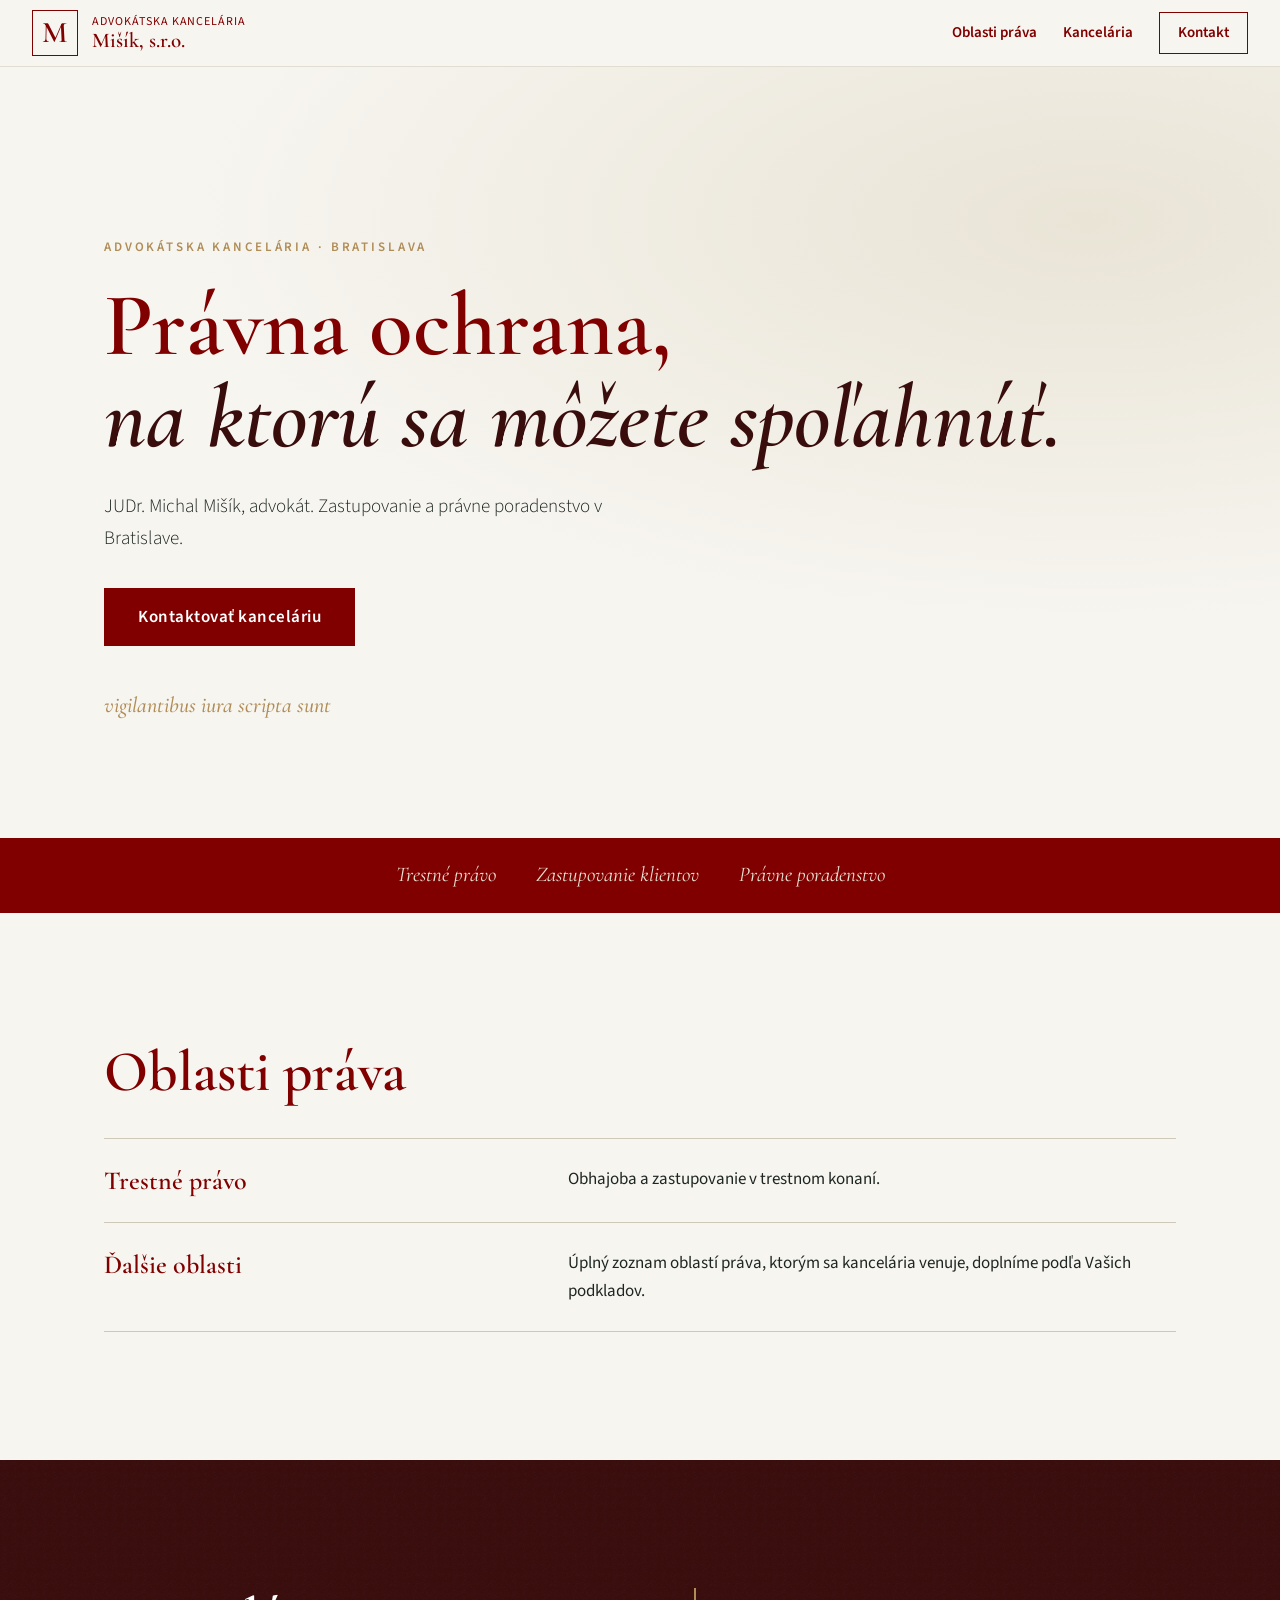
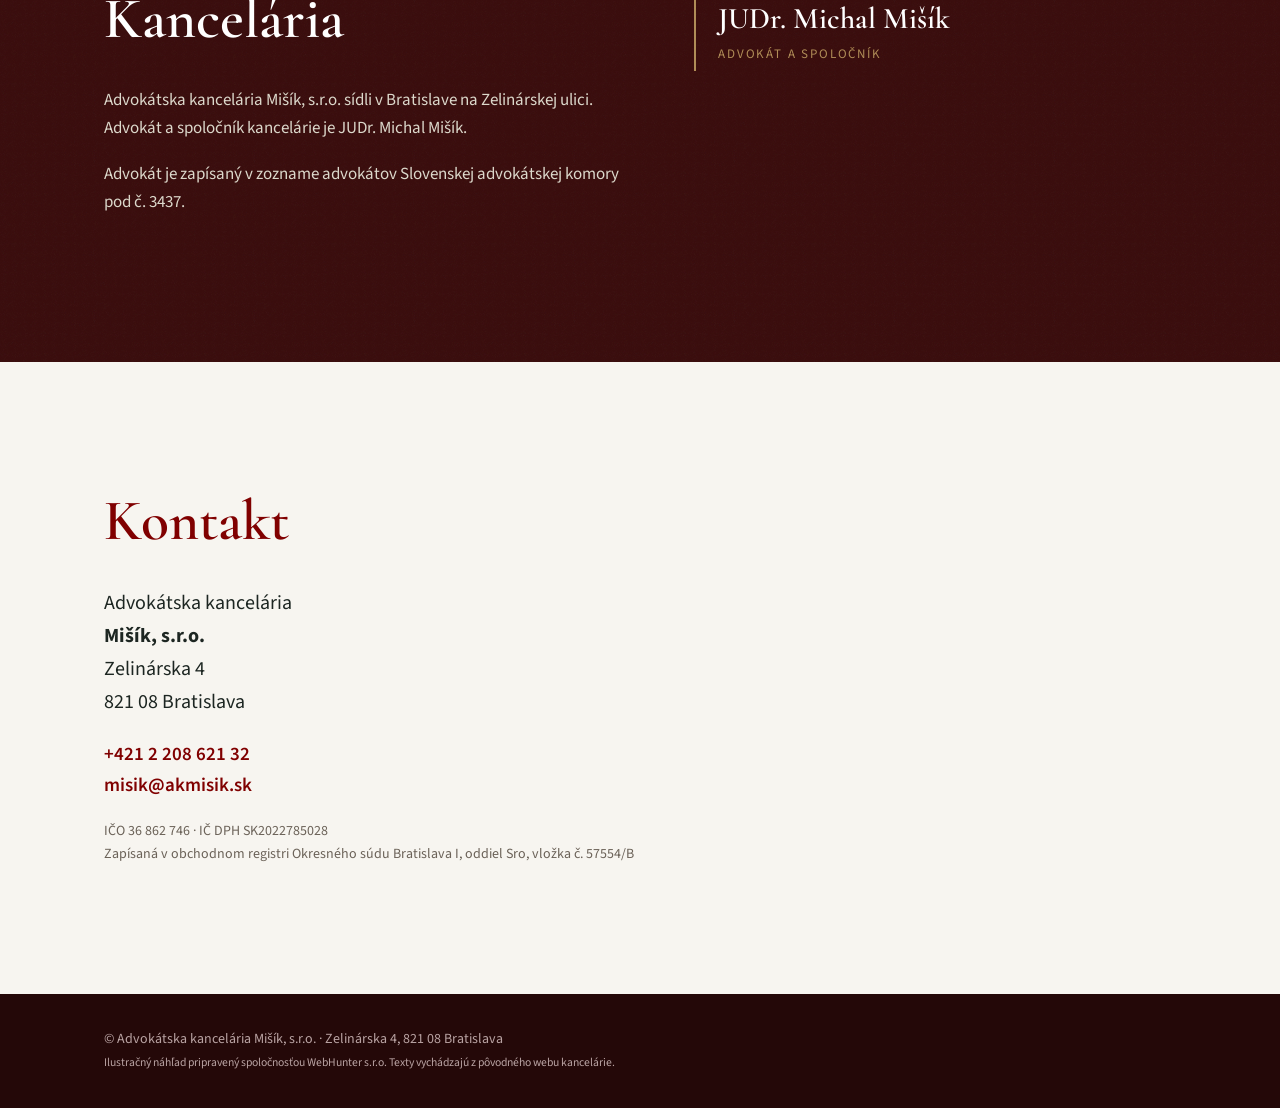
==== index.html @ 9b79585f "Návrh Mišík" ====
<!DOCTYPE html>
<html lang="sk"><head>
<meta charset="utf-8"><meta name="viewport" content="width=device-width,initial-scale=1">
<meta name="robots" content="noindex,nofollow">
<title>Advokátska kancelária Mišík, s.r.o. – advokát Bratislava</title>
<meta name="description" content="Advokátska kancelária Mišík, s.r.o., Zelinárska 4, Bratislava. JUDr. Michal Mišík, advokát – trestné právo a právne poradenstvo.">
<link rel="preconnect" href="https://fonts.googleapis.com"><link rel="preconnect" href="https://fonts.gstatic.com" crossorigin>
<link href="https://fonts.googleapis.com/css2?family=Cormorant+Garamond:ital,wght@0,500;0,600;1,500&family=Source+Sans+3:wght@300;400;600&display=swap" rel="stylesheet">
<link rel="stylesheet" href="style.css?v=1">
</head><body>
<header class="top"><a class="brand" href="#"><span class="mono">M</span><span class="nm">Advokátska kancelária<br><b>Mišík, s.r.o.</b></span></a>
<nav><a href="#prax">Oblasti práva</a><a href="#kancelaria">Kancelária</a><a href="#kontakt" class="btn-s">Kontakt</a></nav></header>
<main>
<section class="hero"><div class="in">
<p class="eyebrow">Advokátska kancelária · Bratislava</p>
<h1>Právna ochrana,<br><em>na ktorú sa môžete spoľahnúť.</em></h1>
<p class="lead">JUDr. Michal Mišík, advokát. Zastupovanie a právne poradenstvo v Bratislave.</p>
<p><a class="btn" href="#kontakt">Kontaktovať kanceláriu</a></p>
<p class="motto">vigilantibus iura scripta sunt</p></div></section>
<div class="strip"><span>Trestné právo</span><span>Zastupovanie klientov</span><span>Právne poradenstvo</span></div>
<section id="prax" class="sec"><div class="in">
<h2>Oblasti práva</h2>
<ul class="areas">
<li><b>Trestné právo</b><p>Obhajoba a zastupovanie v trestnom konaní.</p></li>
<li><b>Ďalšie oblasti</b><p>Úplný zoznam oblastí práva, ktorým sa kancelária venuje, doplníme podľa Vašich podkladov.</p></li>
</ul></div></section>
<section id="kancelaria" class="dark"><div class="in two">
<div><h2>Kancelária</h2>
<p>Advokátska kancelária Mišík, s.r.o. sídli v Bratislave na Zelinárskej ulici. Advokát a spoločník kancelárie je JUDr. Michal Mišík.</p>
<p>Advokát je zapísaný v zozname advokátov Slovenskej advokátskej komory pod č. 3437.</p></div>
<div class="people"><div><span>JUDr. Michal Mišík</span>advokát a spoločník</div></div>
</div></section>
<section id="kontakt" class="sec"><div class="in two">
<div><h2>Kontakt</h2>
<address>Advokátska kancelária<br><strong>Mišík, s.r.o.</strong><br>Zelinárska 4<br>821 08 Bratislava</address>
<p class="ct"><a href="tel:+421220862132">+421 2 208 621 32</a><br><a href="mailto:misik@akmisik.sk">misik@akmisik.sk</a></p>
<p class="reg">IČO 36 862 746 · IČ DPH SK2022785028<br>Zapísaná v obchodnom registri Okresného súdu Bratislava I, oddiel Sro, vložka č. 57554/B</p></div>
<div class="map"><iframe title="Mapa" loading="lazy" src="https://www.openstreetmap.org/export/embed.html?bbox=17.1300%2C48.1500%2C17.1500%2C48.1600&amp;layer=mapnik&amp;marker=48.1550%2C17.1400"></iframe></div>
</div></section>
</main>
<footer><div class="in">© Advokátska kancelária Mišík, s.r.o. · Zelinárska 4, 821 08 Bratislava<br><small>Ilustračný náhľad pripravený spoločnosťou WebHunter s.r.o. Texty vychádzajú z pôvodného webu kancelárie.</small></div></footer>
</body></html>
---- style.css ----
:root{--g:#800000;--gd:#3a0d0d;--bg:#f7f5f0;--ink:#1d2622;--ac:#b08d57}
*{box-sizing:border-box;margin:0}html{scroll-behavior:smooth}
body{font:400 17px/1.65 "Source Sans 3",system-ui,sans-serif;color:var(--ink);background:var(--bg)}
.in{max-width:1120px;margin:0 auto;padding:0 24px}
.top{position:sticky;top:0;z-index:5;display:flex;justify-content:space-between;align-items:center;padding:10px 32px;background:rgba(247,245,240,.94);backdrop-filter:blur(8px);border-bottom:1px solid #e1ddd2}
.brand img{height:54px;display:block}
nav{display:flex;gap:26px;align-items:center}nav a{color:var(--g);text-decoration:none;font-weight:600;font-size:15px}
.btn-s{border:1px solid var(--g);padding:8px 18px;transition:.3s}.btn-s:hover{background:var(--g);color:#fff}
h1,h2,.people span{font-family:"Cormorant Garamond",Georgia,serif;font-weight:600}
.hero{padding:clamp(80px,14vw,170px) 0 clamp(70px,10vw,120px);background:radial-gradient(900px 400px at 85% 20%,#e9e4d6,transparent),var(--bg)}
.eyebrow{letter-spacing:.22em;text-transform:uppercase;font-size:13px;color:var(--ac);font-weight:600;margin-bottom:22px}
h1{font-size:clamp(3rem,7vw,6rem);line-height:1.02;color:var(--g);margin-bottom:28px}h1 em{color:var(--gd)}
.lead{max-width:560px;font-size:19px;font-weight:300;margin-bottom:34px}
.btn{display:inline-block;background:var(--g);color:#fff;padding:15px 34px;text-decoration:none;font-weight:600;letter-spacing:.03em;transition:.3s}.btn:hover{background:var(--gd);transform:translateY(-2px)}
.strip{background:var(--g);color:#e9e4d6;display:flex;flex-wrap:wrap;justify-content:center;gap:10px 40px;padding:20px 24px;font-family:"Cormorant Garamond",serif;font-size:21px;font-style:italic}
.sec{padding:clamp(70px,10vw,130px) 0}
h2{font-size:clamp(2.2rem,4.5vw,3.6rem);color:var(--g);margin-bottom:34px;line-height:1.1}
.areas{list-style:none;padding:0;border-top:1px solid #cfc9ba}
.areas li{display:grid;grid-template-columns:1fr 1.4fr;gap:30px;padding:26px 0;border-bottom:1px solid #cfc9ba;transition:padding .35s cubic-bezier(.2,.7,.2,1)}
.areas li:hover{padding-left:16px}.areas b{font-family:"Cormorant Garamond",serif;font-size:26px;color:var(--g);font-weight:600;line-height:1.2}
.dark{background:var(--gd);color:#dcd8cb;padding:clamp(70px,10vw,130px) 0;position:relative}
.dark:before{content:"";position:absolute;inset:0;opacity:.07;background-image:url("data:image/svg+xml;utf8,<svg xmlns='http://www.w3.org/2000/svg' width='160' height='160'><filter id='n'><feTurbulence baseFrequency='.9'/></filter><rect width='100%' height='100%' filter='url(%23n)'/></svg>")}
.dark h2{color:#fff}.dark p{margin-bottom:18px;max-width:520px}.two{display:grid;grid-template-columns:1.1fr 1fr;gap:60px;align-items:start;position:relative}
.people div{border-left:2px solid var(--ac);padding:6px 0 6px 22px;margin-bottom:26px;color:var(--ac);text-transform:uppercase;letter-spacing:.14em;font-size:13px}
.people span{display:block;font-size:30px;color:#fff;text-transform:none;letter-spacing:0}
address{font-style:normal;font-size:20px;margin-bottom:20px}.ct{font-size:19px}.ct a{color:var(--g);font-weight:600;text-decoration:none}
.map iframe{width:100%;height:340px;border:0;filter:grayscale(.4) sepia(.15)}
footer{background:#240808;color:#b9a3a3;padding:34px 0;font-size:14px}
@media(max-width:760px){.top{padding:10px 16px}nav a:not(.btn-s){display:none}.areas li,.two{grid-template-columns:1fr;gap:12px}.two{gap:34px}.brand img{height:44px}}
.brand{display:flex;align-items:center;gap:14px;text-decoration:none;color:var(--g)}
.mono{display:grid;place-items:center;width:46px;height:46px;border:1.5px solid var(--g);font:600 30px/1 "Cormorant Garamond",serif}
.nm{font-size:12px;line-height:1.25;letter-spacing:.08em;text-transform:uppercase}.nm b{font:600 21px/1.1 "Cormorant Garamond",serif;letter-spacing:0;text-transform:none}
.motto{margin-top:46px;font:italic 500 22px "Cormorant Garamond",serif;color:var(--ac)}
.reg{font-size:14px;color:#6b6258;margin-top:18px}
.strip{justify-content:center}
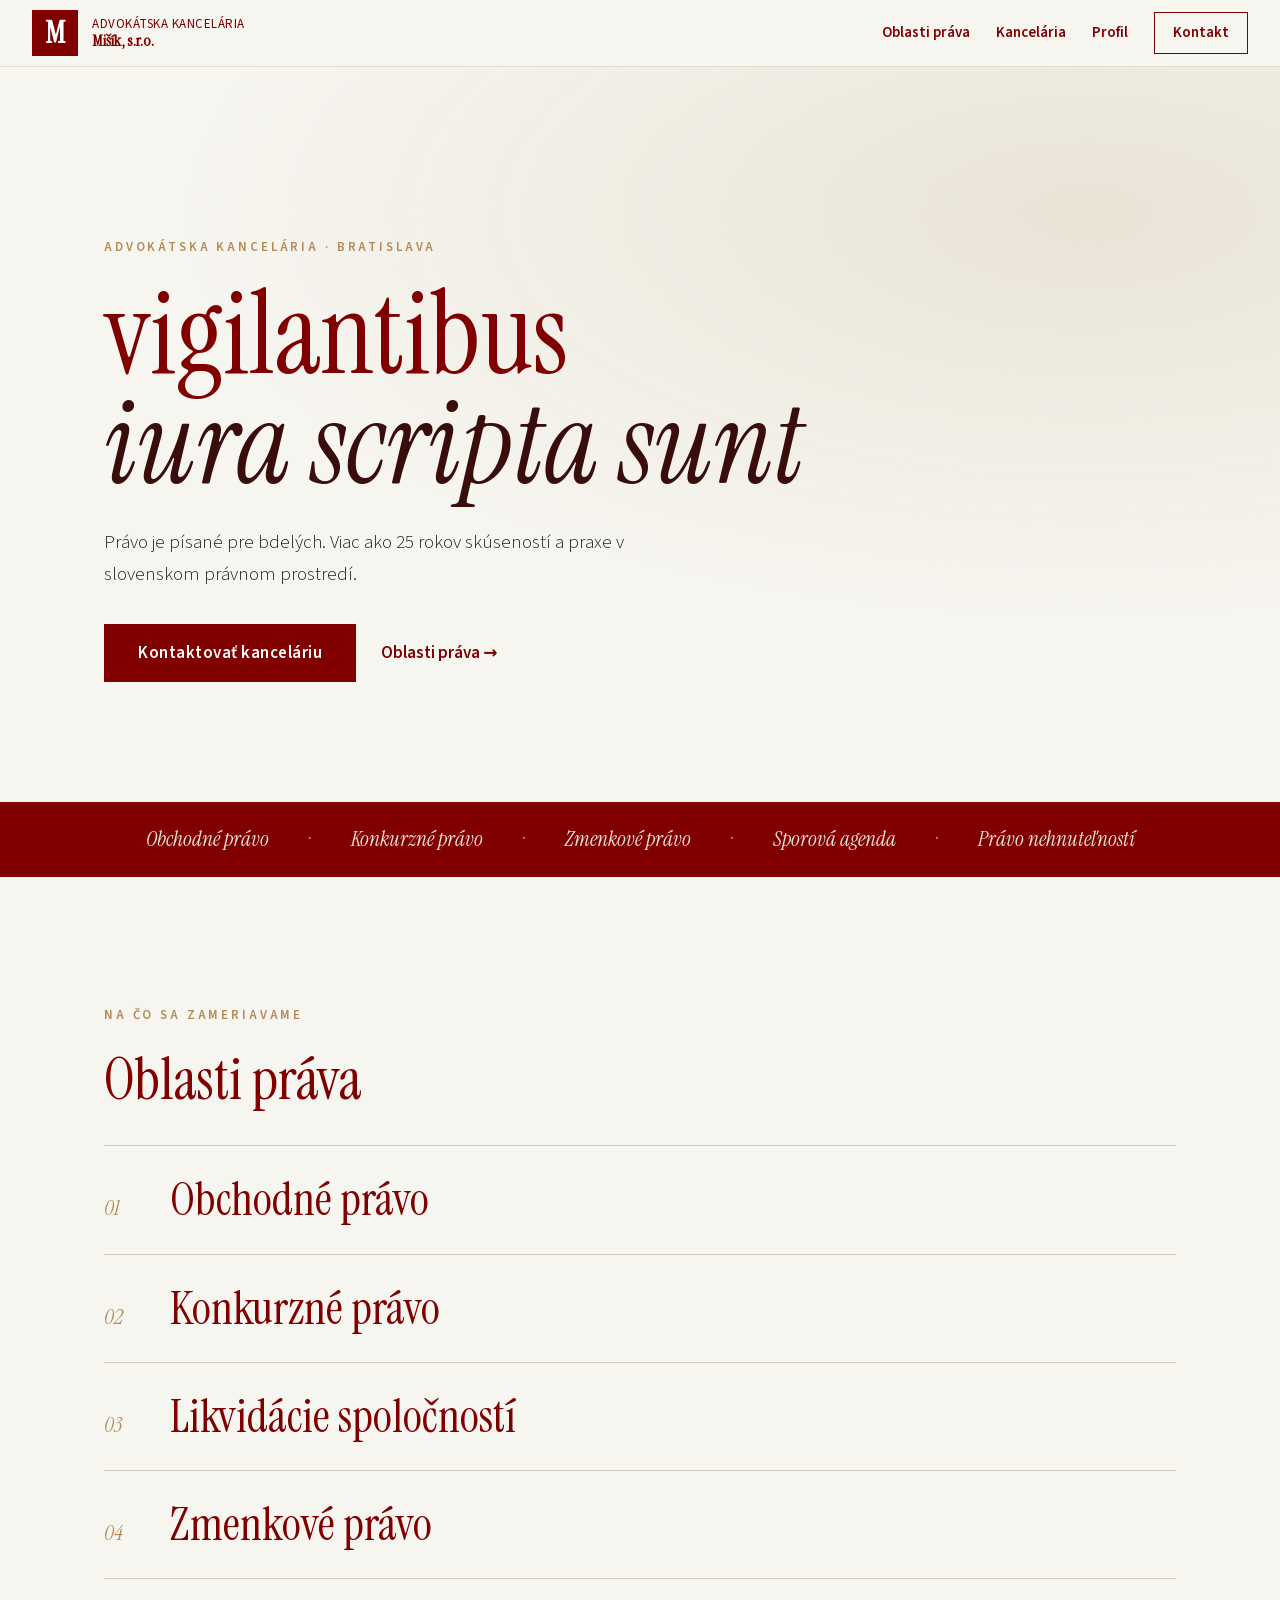
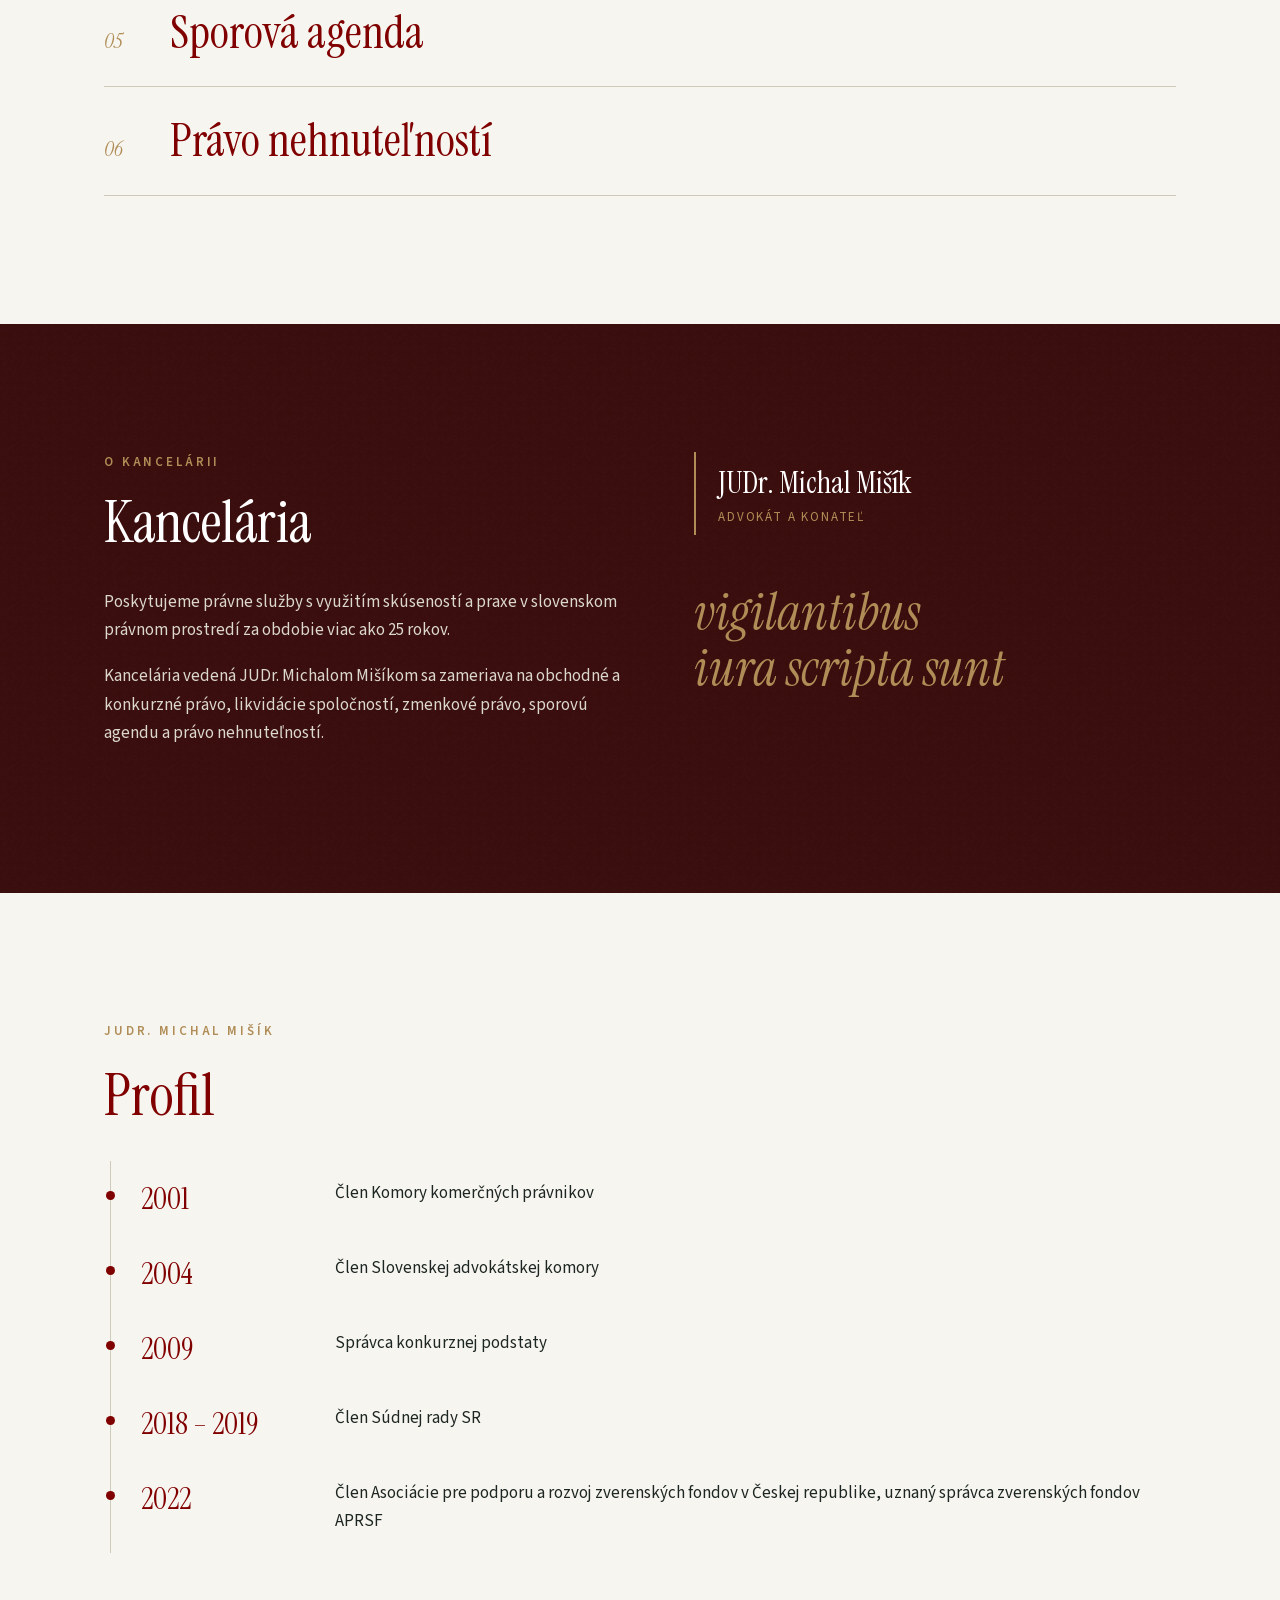
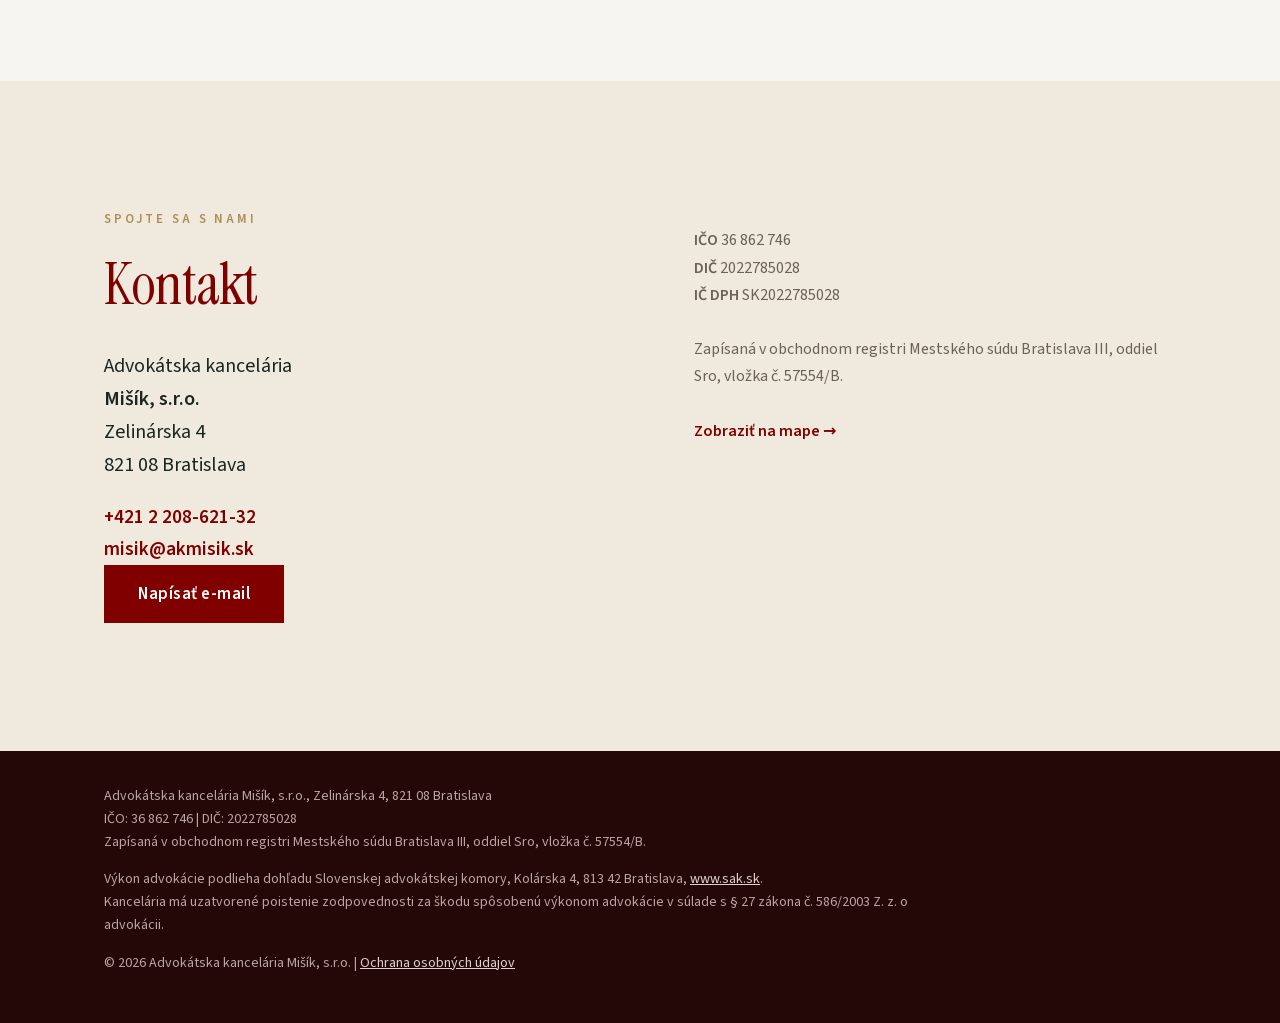
==== commit c4e52d63: "Plná verze webu AK Mišík" ====
--- a/index.html
+++ b/index.html
@@ -3,40 +3,58 @@
 <meta charset="utf-8"><meta name="viewport" content="width=device-width,initial-scale=1">
 <meta name="robots" content="noindex,nofollow">
 <title>Advokátska kancelária Mišík, s.r.o. – advokát Bratislava</title>
-<meta name="description" content="Advokátska kancelária Mišík, s.r.o., Zelinárska 4, Bratislava. JUDr. Michal Mišík, advokát – trestné právo a právne poradenstvo.">
-<link rel="preconnect" href="https://fonts.googleapis.com"><link rel="preconnect" href="https://fonts.gstatic.com" crossorigin>
-<link href="https://fonts.googleapis.com/css2?family=Cormorant+Garamond:ital,wght@0,500;0,600;1,500&family=Source+Sans+3:wght@300;400;600&display=swap" rel="stylesheet">
-<link rel="stylesheet" href="style.css?v=1">
+<meta name="description" content="Advokátska kancelária Mišík, s.r.o., Zelinárska 4, Bratislava. Obchodné a konkurzné právo, likvidácie spoločností, zmenkové právo, sporová agenda a právo nehnuteľností. Viac ako 25 rokov praxe.">
+<link rel="stylesheet" href="fonts.css?v=2"><link rel="stylesheet" href="style.css?v=3">
 </head><body>
 <header class="top"><a class="brand" href="#"><span class="mono">M</span><span class="nm">Advokátska kancelária<br><b>Mišík, s.r.o.</b></span></a>
-<nav><a href="#prax">Oblasti práva</a><a href="#kancelaria">Kancelária</a><a href="#kontakt" class="btn-s">Kontakt</a></nav></header>
+<nav><a href="#prax">Oblasti práva</a><a href="#kancelaria">Kancelária</a><a href="#profil">Profil</a><a href="#kontakt" class="btn-s">Kontakt</a></nav></header>
 <main>
 <section class="hero"><div class="in">
 <p class="eyebrow">Advokátska kancelária · Bratislava</p>
-<h1>Právna ochrana,<br><em>na ktorú sa môžete spoľahnúť.</em></h1>
-<p class="lead">JUDr. Michal Mišík, advokát. Zastupovanie a právne poradenstvo v Bratislave.</p>
-<p><a class="btn" href="#kontakt">Kontaktovať kanceláriu</a></p>
-<p class="motto">vigilantibus iura scripta sunt</p></div></section>
-<div class="strip"><span>Trestné právo</span><span>Zastupovanie klientov</span><span>Právne poradenstvo</span></div>
+<h1>vigilantibus<br><em>iura scripta sunt</em></h1>
+<p class="lead">Právo je písané pre bdelých. Viac ako 25 rokov skúseností a praxe v slovenskom právnom prostredí.</p>
+<p><a class="btn" href="#kontakt">Kontaktovať kanceláriu</a> <a class="lnk" href="#prax">Oblasti práva →</a></p>
+</div></section>
+<div class="strip"><span>Obchodné právo</span><span>Konkurzné právo</span><span>Zmenkové právo</span><span>Sporová agenda</span><span>Právo nehnuteľností</span></div>
 <section id="prax" class="sec"><div class="in">
+<p class="eyebrow">Na čo sa zameriavame</p>
 <h2>Oblasti práva</h2>
-<ul class="areas">
-<li><b>Trestné právo</b><p>Obhajoba a zastupovanie v trestnom konaní.</p></li>
-<li><b>Ďalšie oblasti</b><p>Úplný zoznam oblastí práva, ktorým sa kancelária venuje, doplníme podľa Vašich podkladov.</p></li>
+<ol class="areas">
+<li><i>01</i><b>Obchodné právo</b></li>
+<li><i>02</i><b>Konkurzné právo</b></li>
+<li><i>03</i><b>Likvidácie spoločností</b></li>
+<li><i>04</i><b>Zmenkové právo</b></li>
+<li><i>05</i><b>Sporová agenda</b></li>
+<li><i>06</i><b>Právo nehnuteľností</b></li>
+</ol></div></section>
+<section id="kancelaria" class="dark"><div class="in two">
+<div><p class="eyebrow">O kancelárii</p><h2>Kancelária</h2>
+<p>Poskytujeme právne služby s využitím skúseností a praxe v slovenskom právnom prostredí za obdobie viac ako 25 rokov.</p>
+<p>Kancelária vedená JUDr. Michalom Mišíkom sa zameriava na obchodné a konkurzné právo, likvidácie spoločností, zmenkové právo, sporovú agendu a právo nehnuteľností.</p></div>
+<div class="people"><div><span>JUDr. Michal Mišík</span>advokát a konateľ</div>
+<blockquote>vigilantibus<br>iura scripta sunt</blockquote></div>
+</div></section>
+<section id="profil" class="sec"><div class="in">
+<p class="eyebrow">JUDr. Michal Mišík</p>
+<h2>Profil</h2>
+<ul class="tl">
+<li><b>2001</b><span>Člen Komory komerčných právnikov</span></li>
+<li><b>2004</b><span>Člen Slovenskej advokátskej komory</span></li>
+<li><b>2009</b><span>Správca konkurznej podstaty</span></li>
+<li><b>2018 – 2019</b><span>Člen Súdnej rady SR</span></li>
+<li><b>2022</b><span>Člen Asociácie pre podporu a rozvoj zverenských fondov v Českej republike, uznaný správca zverenských fondov APRSF</span></li>
 </ul></div></section>
-<section id="kancelaria" class="dark"><div class="in two">
-<div><h2>Kancelária</h2>
-<p>Advokátska kancelária Mišík, s.r.o. sídli v Bratislave na Zelinárskej ulici. Advokát a spoločník kancelárie je JUDr. Michal Mišík.</p>
-<p>Advokát je zapísaný v zozname advokátov Slovenskej advokátskej komory pod č. 3437.</p></div>
-<div class="people"><div><span>JUDr. Michal Mišík</span>advokát a spoločník</div></div>
-</div></section>
-<section id="kontakt" class="sec"><div class="in two">
-<div><h2>Kontakt</h2>
+<section id="kontakt" class="sec alt"><div class="in two">
+<div><p class="eyebrow">Spojte sa s nami</p><h2>Kontakt</h2>
 <address>Advokátska kancelária<br><strong>Mišík, s.r.o.</strong><br>Zelinárska 4<br>821 08 Bratislava</address>
-<p class="ct"><a href="tel:+421220862132">+421 2 208 621 32</a><br><a href="mailto:misik@akmisik.sk">misik@akmisik.sk</a></p>
-<p class="reg">IČO 36 862 746 · IČ DPH SK2022785028<br>Zapísaná v obchodnom registri Okresného súdu Bratislava I, oddiel Sro, vložka č. 57554/B</p></div>
-<div class="map"><iframe title="Mapa" loading="lazy" src="https://www.openstreetmap.org/export/embed.html?bbox=17.1300%2C48.1500%2C17.1500%2C48.1600&amp;layer=mapnik&amp;marker=48.1550%2C17.1400"></iframe></div>
+<p class="ct"><a href="tel:+421220862132">+421 2 208-621-32</a><br><a href="mailto:misik@akmisik.sk">misik@akmisik.sk</a></p>
+<p><a class="btn" href="mailto:misik@akmisik.sk">Napísať e-mail</a></p></div>
+<div class="reg"><b>IČO</b> 36 862 746<br><b>DIČ</b> 2022785028<br><b>IČ DPH</b> SK2022785028<br><br>Zapísaná v obchodnom registri Mestského súdu Bratislava III, oddiel Sro, vložka č. 57554/B.<br><br><a href="https://www.google.com/maps/search/?api=1&query=Zelin%C3%A1rska+4%2C+821+08+Bratislava" rel="noopener">Zobraziť na mape →</a></div>
 </div></section>
 </main>
-<footer><div class="in">© Advokátska kancelária Mišík, s.r.o. · Zelinárska 4, 821 08 Bratislava<br><small>Ilustračný náhľad pripravený spoločnosťou WebHunter s.r.o. Texty vychádzajú z pôvodného webu kancelárie.</small></div></footer>
+<footer><div class="in">
+<p>Advokátska kancelária Mišík, s.r.o., Zelinárska 4, 821 08 Bratislava<br>IČO: 36 862 746 | DIČ: 2022785028<br>Zapísaná v obchodnom registri Mestského súdu Bratislava III, oddiel Sro, vložka č. 57554/B.</p>
+<p>Výkon advokácie podlieha dohľadu Slovenskej advokátskej komory, Kolárska 4, 813 42 Bratislava, <a href="https://www.sak.sk" rel="noopener">www.sak.sk</a>.<br>Kancelária má uzatvorené poistenie zodpovednosti za škodu spôsobenú výkonom advokácie v súlade s § 27 zákona č. 586/2003 Z. z. o advokácii.</p>
+<p>© 2026 Advokátska kancelária Mišík, s.r.o. | <a href="ochrana-udajov.html">Ochrana osobných údajov</a></p>
+</div></footer>
 </body></html>
--- a/fonts.css
+++ b/fonts.css
@@ -0,0 +1,80 @@
+@font-face {
+  font-family: 'Instrument Serif';
+  font-style: italic;
+  font-weight: 400;
+  font-display: swap;
+  src: url(fonts/InstrumentSerif-italic-400-latin-ext.woff2) format('woff2');
+  unicode-range: U+0100-02BA, U+02BD-02C5, U+02C7-02CC, U+02CE-02D7, U+02DD-02FF, U+0304, U+0308, U+0329, U+1D00-1DBF, U+1E00-1E9F, U+1EF2-1EFF, U+2020, U+20A0-20AB, U+20AD-20C4, U+2113, U+2C60-2C7F, U+A720-A7FF;
+}
+@font-face {
+  font-family: 'Instrument Serif';
+  font-style: italic;
+  font-weight: 400;
+  font-display: swap;
+  src: url(fonts/InstrumentSerif-italic-400-latin.woff2) format('woff2');
+  unicode-range: U+0000-00FF, U+0131, U+0152-0153, U+02BB-02BC, U+02C6, U+02DA, U+02DC, U+0304, U+0308, U+0329, U+2000-206F, U+20AC, U+2122, U+2191, U+2193, U+2212, U+2215, U+FEFF, U+FFFD;
+}
+@font-face {
+  font-family: 'Instrument Serif';
+  font-style: normal;
+  font-weight: 400;
+  font-display: swap;
+  src: url(fonts/InstrumentSerif-normal-400-latin-ext.woff2) format('woff2');
+  unicode-range: U+0100-02BA, U+02BD-02C5, U+02C7-02CC, U+02CE-02D7, U+02DD-02FF, U+0304, U+0308, U+0329, U+1D00-1DBF, U+1E00-1E9F, U+1EF2-1EFF, U+2020, U+20A0-20AB, U+20AD-20C4, U+2113, U+2C60-2C7F, U+A720-A7FF;
+}
+@font-face {
+  font-family: 'Instrument Serif';
+  font-style: normal;
+  font-weight: 400;
+  font-display: swap;
+  src: url(fonts/InstrumentSerif-normal-400-latin.woff2) format('woff2');
+  unicode-range: U+0000-00FF, U+0131, U+0152-0153, U+02BB-02BC, U+02C6, U+02DA, U+02DC, U+0304, U+0308, U+0329, U+2000-206F, U+20AC, U+2122, U+2191, U+2193, U+2212, U+2215, U+FEFF, U+FFFD;
+}
+@font-face {
+  font-family: 'Source Sans 3';
+  font-style: normal;
+  font-weight: 300;
+  font-display: swap;
+  src: url(fonts/SourceSans3-normal-300-latin-ext.woff2) format('woff2');
+  unicode-range: U+0100-02BA, U+02BD-02C5, U+02C7-02CC, U+02CE-02D7, U+02DD-02FF, U+0304, U+0308, U+0329, U+1D00-1DBF, U+1E00-1E9F, U+1EF2-1EFF, U+2020, U+20A0-20AB, U+20AD-20C4, U+2113, U+2C60-2C7F, U+A720-A7FF;
+}
+@font-face {
+  font-family: 'Source Sans 3';
+  font-style: normal;
+  font-weight: 300;
+  font-display: swap;
+  src: url(fonts/SourceSans3-normal-300-latin.woff2) format('woff2');
+  unicode-range: U+0000-00FF, U+0131, U+0152-0153, U+02BB-02BC, U+02C6, U+02DA, U+02DC, U+0304, U+0308, U+0329, U+2000-206F, U+20AC, U+2122, U+2191, U+2193, U+2212, U+2215, U+FEFF, U+FFFD;
+}
+@font-face {
+  font-family: 'Source Sans 3';
+  font-style: normal;
+  font-weight: 400;
+  font-display: swap;
+  src: url(fonts/SourceSans3-normal-400-latin-ext.woff2) format('woff2');
+  unicode-range: U+0100-02BA, U+02BD-02C5, U+02C7-02CC, U+02CE-02D7, U+02DD-02FF, U+0304, U+0308, U+0329, U+1D00-1DBF, U+1E00-1E9F, U+1EF2-1EFF, U+2020, U+20A0-20AB, U+20AD-20C4, U+2113, U+2C60-2C7F, U+A720-A7FF;
+}
+@font-face {
+  font-family: 'Source Sans 3';
+  font-style: normal;
+  font-weight: 400;
+  font-display: swap;
+  src: url(fonts/SourceSans3-normal-400-latin.woff2) format('woff2');
+  unicode-range: U+0000-00FF, U+0131, U+0152-0153, U+02BB-02BC, U+02C6, U+02DA, U+02DC, U+0304, U+0308, U+0329, U+2000-206F, U+20AC, U+2122, U+2191, U+2193, U+2212, U+2215, U+FEFF, U+FFFD;
+}
+@font-face {
+  font-family: 'Source Sans 3';
+  font-style: normal;
+  font-weight: 600;
+  font-display: swap;
+  src: url(fonts/SourceSans3-normal-600-latin-ext.woff2) format('woff2');
+  unicode-range: U+0100-02BA, U+02BD-02C5, U+02C7-02CC, U+02CE-02D7, U+02DD-02FF, U+0304, U+0308, U+0329, U+1D00-1DBF, U+1E00-1E9F, U+1EF2-1EFF, U+2020, U+20A0-20AB, U+20AD-20C4, U+2113, U+2C60-2C7F, U+A720-A7FF;
+}
+@font-face {
+  font-family: 'Source Sans 3';
+  font-style: normal;
+  font-weight: 600;
+  font-display: swap;
+  src: url(fonts/SourceSans3-normal-600-latin.woff2) format('woff2');
+  unicode-range: U+0000-00FF, U+0131, U+0152-0153, U+02BB-02BC, U+02C6, U+02DA, U+02DC, U+0304, U+0308, U+0329, U+2000-206F, U+20AC, U+2122, U+2191, U+2193, U+2212, U+2215, U+FEFF, U+FFFD;
+}
--- a/style.css
+++ b/style.css
@@ -6,18 +6,18 @@
 .brand img{height:54px;display:block}
 nav{display:flex;gap:26px;align-items:center}nav a{color:var(--g);text-decoration:none;font-weight:600;font-size:15px}
 .btn-s{border:1px solid var(--g);padding:8px 18px;transition:.3s}.btn-s:hover{background:var(--g);color:#fff}
-h1,h2,.people span{font-family:"Cormorant Garamond",Georgia,serif;font-weight:600}
+h1,h2,.people span{font-family:"Instrument Serif",Georgia,serif;font-weight:400}
 .hero{padding:clamp(80px,14vw,170px) 0 clamp(70px,10vw,120px);background:radial-gradient(900px 400px at 85% 20%,#e9e4d6,transparent),var(--bg)}
 .eyebrow{letter-spacing:.22em;text-transform:uppercase;font-size:13px;color:var(--ac);font-weight:600;margin-bottom:22px}
 h1{font-size:clamp(3rem,7vw,6rem);line-height:1.02;color:var(--g);margin-bottom:28px}h1 em{color:var(--gd)}
 .lead{max-width:560px;font-size:19px;font-weight:300;margin-bottom:34px}
 .btn{display:inline-block;background:var(--g);color:#fff;padding:15px 34px;text-decoration:none;font-weight:600;letter-spacing:.03em;transition:.3s}.btn:hover{background:var(--gd);transform:translateY(-2px)}
-.strip{background:var(--g);color:#e9e4d6;display:flex;flex-wrap:wrap;justify-content:center;gap:10px 40px;padding:20px 24px;font-family:"Cormorant Garamond",serif;font-size:21px;font-style:italic}
+.strip{background:var(--g);color:#e9e4d6;display:flex;flex-wrap:wrap;justify-content:center;gap:10px 40px;padding:20px 24px;font-family:"Instrument Serif",serif;font-size:21px;font-style:italic}
 .sec{padding:clamp(70px,10vw,130px) 0}
 h2{font-size:clamp(2.2rem,4.5vw,3.6rem);color:var(--g);margin-bottom:34px;line-height:1.1}
 .areas{list-style:none;padding:0;border-top:1px solid #cfc9ba}
 .areas li{display:grid;grid-template-columns:1fr 1.4fr;gap:30px;padding:26px 0;border-bottom:1px solid #cfc9ba;transition:padding .35s cubic-bezier(.2,.7,.2,1)}
-.areas li:hover{padding-left:16px}.areas b{font-family:"Cormorant Garamond",serif;font-size:26px;color:var(--g);font-weight:600;line-height:1.2}
+.areas li:hover{padding-left:16px}.areas b{font-family:"Instrument Serif",serif;font-size:34px;color:var(--g);font-weight:400;line-height:1.2}
 .dark{background:var(--gd);color:#dcd8cb;padding:clamp(70px,10vw,130px) 0;position:relative}
 .dark:before{content:"";position:absolute;inset:0;opacity:.07;background-image:url("data:image/svg+xml;utf8,<svg xmlns='http://www.w3.org/2000/svg' width='160' height='160'><filter id='n'><feTurbulence baseFrequency='.9'/></filter><rect width='100%' height='100%' filter='url(%23n)'/></svg>")}
 .dark h2{color:#fff}.dark p{margin-bottom:18px;max-width:520px}.two{display:grid;grid-template-columns:1.1fr 1fr;gap:60px;align-items:start;position:relative}
@@ -28,8 +28,25 @@
 footer{background:#240808;color:#b9a3a3;padding:34px 0;font-size:14px}
 @media(max-width:760px){.top{padding:10px 16px}nav a:not(.btn-s){display:none}.areas li,.two{grid-template-columns:1fr;gap:12px}.two{gap:34px}.brand img{height:44px}}
 .brand{display:flex;align-items:center;gap:14px;text-decoration:none;color:var(--g)}
-.mono{display:grid;place-items:center;width:46px;height:46px;border:1.5px solid var(--g);font:600 30px/1 "Cormorant Garamond",serif}
-.nm{font-size:12px;line-height:1.25;letter-spacing:.08em;text-transform:uppercase}.nm b{font:600 21px/1.1 "Cormorant Garamond",serif;letter-spacing:0;text-transform:none}
-.motto{margin-top:46px;font:italic 500 22px "Cormorant Garamond",serif;color:var(--ac)}
+.mono{display:grid;place-items:center;width:46px;height:46px;border:1.5px solid var(--g);font:600 30px/1 "Instrument Serif",serif}
+.nm{font-size:12px;line-height:1.25;letter-spacing:.08em;text-transform:uppercase}.nm b{font:600 21px/1.1 "Instrument Serif",serif;letter-spacing:0;text-transform:none}
+.motto{margin-top:46px;font:italic 500 22px "Instrument Serif",serif;color:var(--ac)}
 .reg{font-size:14px;color:#6b6258;margin-top:18px}
 .strip{justify-content:center}
+
+.mono{display:grid;place-items:center;width:46px;height:46px;background:var(--g);color:#fff;font-family:"Instrument Serif",serif;font-size:30px}
+.nm{font-size:13px;line-height:1.25;letter-spacing:.04em}.nm b{font-size:16px}
+h1{font-weight:400;font-size:clamp(3.2rem,9vw,8rem);line-height:.95}h1 em{font-style:italic}
+.lnk{margin-left:22px;color:var(--g);font-weight:600;text-decoration:none}
+.strip span+span:before{content:"·";margin-right:40px;color:var(--ac)}
+.areas{counter-reset:a}.areas li{display:flex;align-items:baseline;gap:30px}.areas i{font:italic 22px "Instrument Serif",serif;color:var(--ac);min-width:36px}
+.areas b{font-size:clamp(28px,4vw,46px)}
+.dark blockquote{font:italic clamp(2rem,4vw,3.2rem)/1.1 "Instrument Serif",serif;color:var(--ac);margin-top:50px}
+.tl{list-style:none;padding:0;border-left:1px solid #cfc9ba;margin-left:6px}
+.tl li{display:grid;grid-template-columns:170px 1fr;gap:24px;padding:18px 0 18px 30px;position:relative}
+.tl li:before{content:"";position:absolute;left:-5px;top:30px;width:9px;height:9px;background:var(--g);border-radius:50%}
+.tl b{font:400 30px "Instrument Serif",serif;color:var(--g)}
+.alt{background:#efeadd}.reg{font-size:16px;line-height:1.7}.reg a{color:var(--g);font-weight:600;text-decoration:none}
+footer p{margin-bottom:14px;max-width:820px}footer a{color:#e0cfcf}
+.legal{max-width:820px}.legal h3{font:400 30px "Instrument Serif",serif;color:var(--g);margin:34px 0 8px}.legal p{margin-bottom:12px}.h1s{font-size:clamp(2.6rem,6vw,4.4rem)}
+@media(max-width:760px){.tl li{grid-template-columns:1fr;gap:4px}.strip span+span:before{display:none}.lnk{display:block;margin:18px 0 0}.areas li{gap:16px}}
